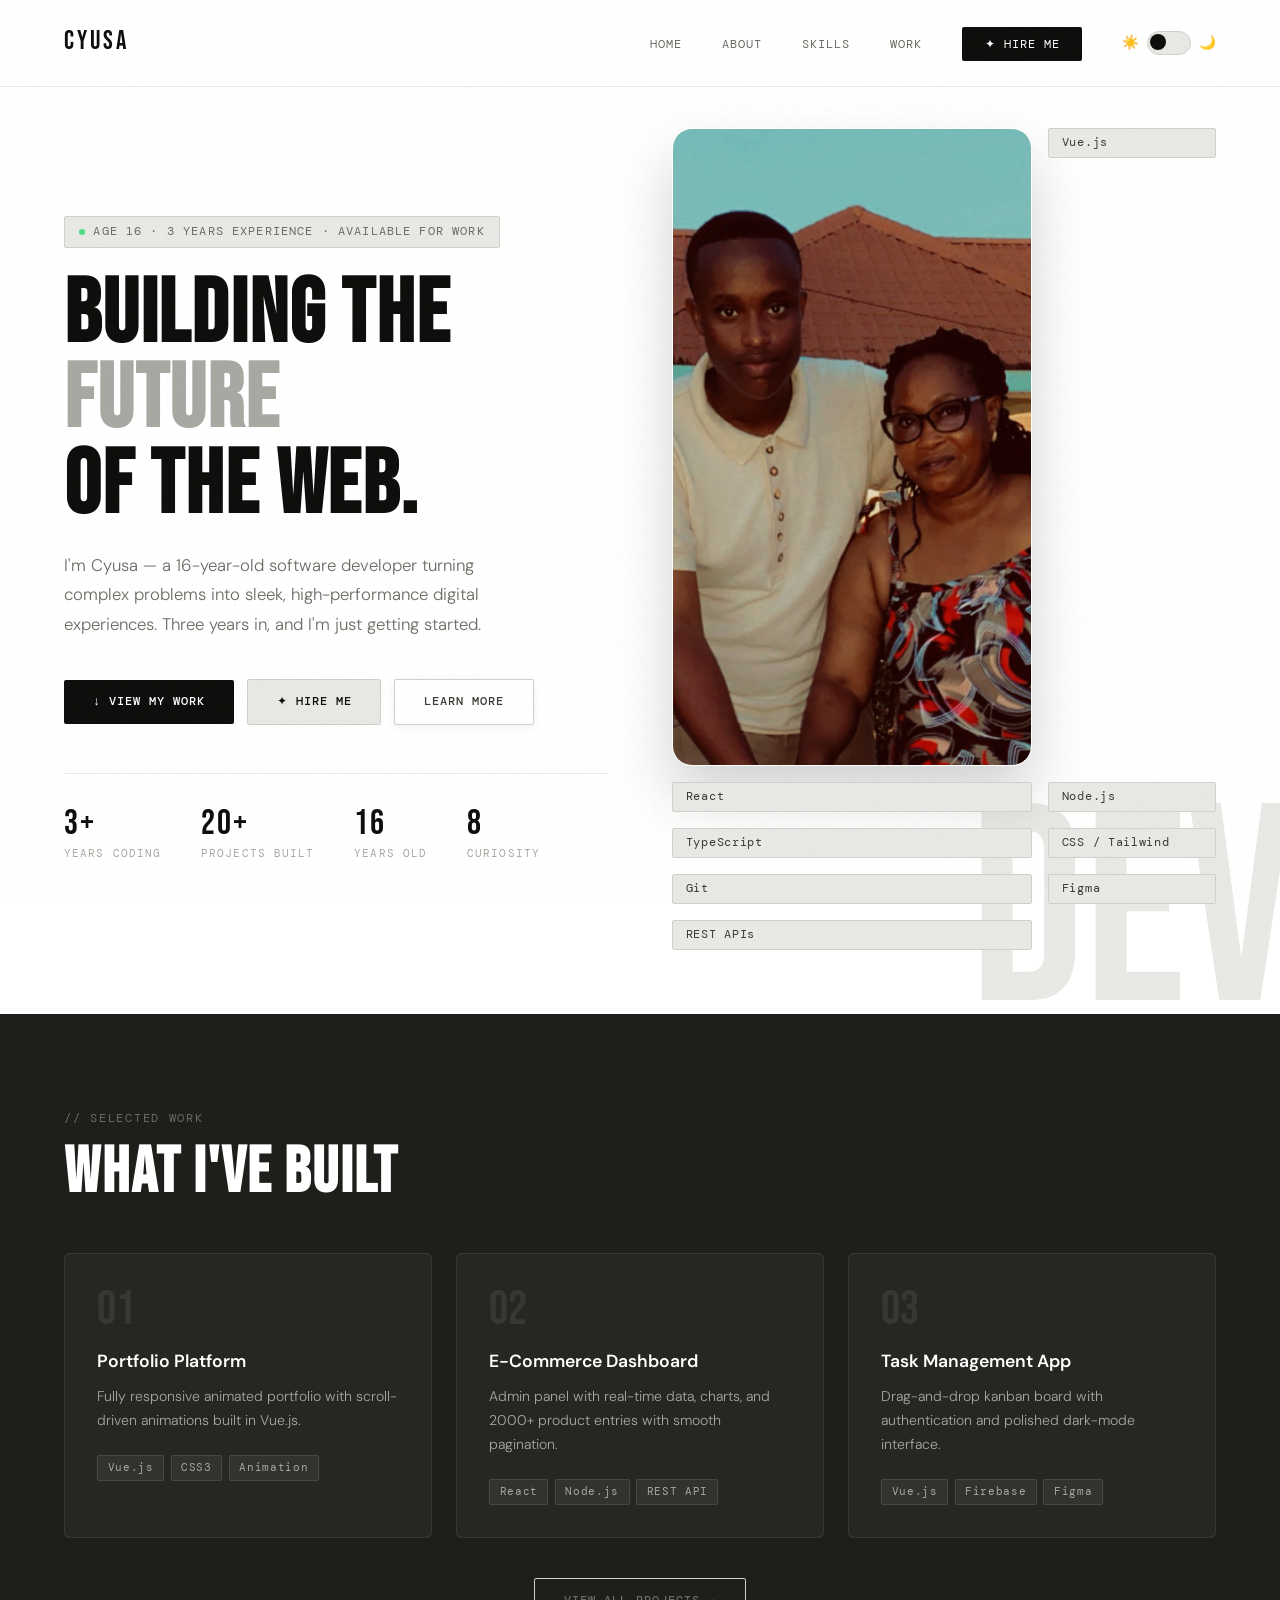
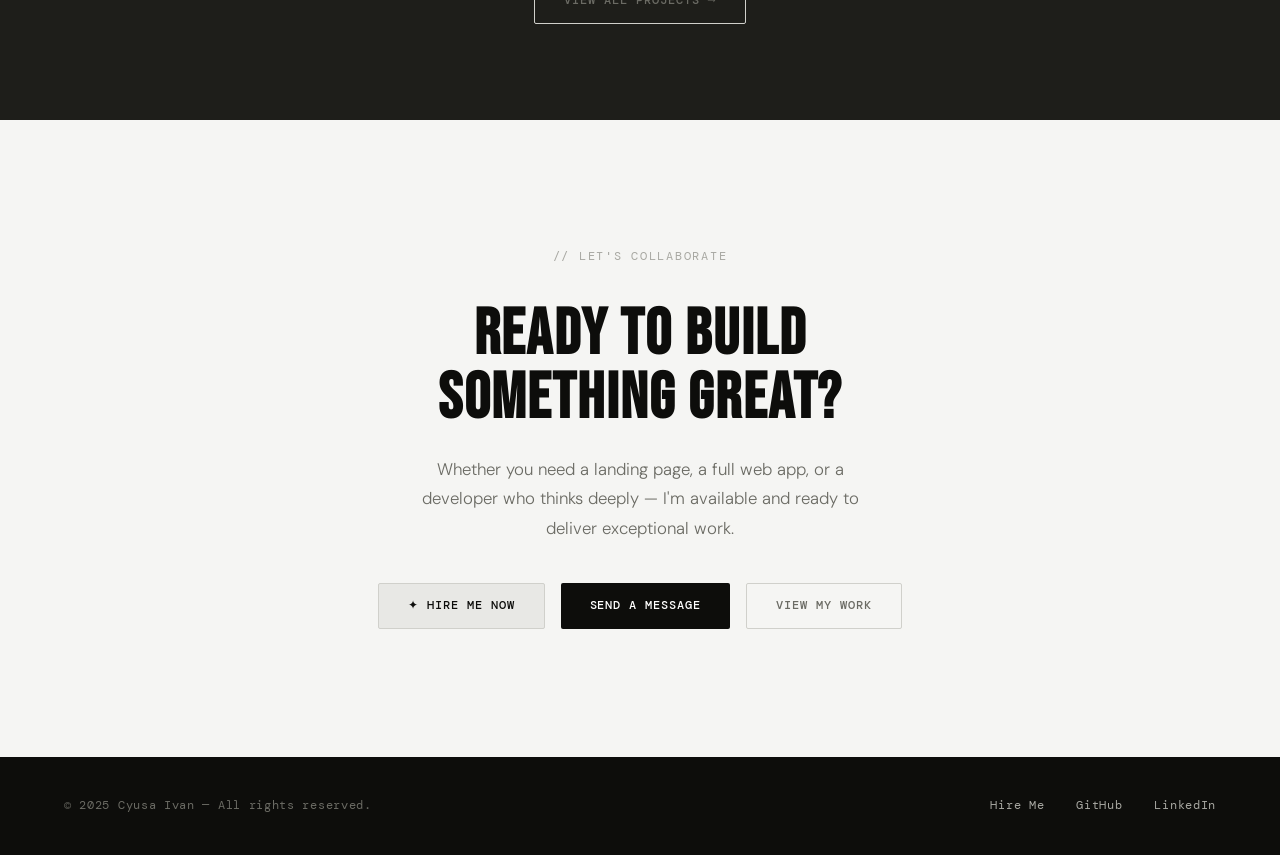
==== INDEX.HTML @ f8744b46 "first commit" ====
<!DOCTYPE html>
<html lang="en">
<head>
  <meta charset="UTF-8">
  <meta name="viewport" content="width=device-width, initial-scale=1.0">
  <title>Cyusa — Frontend Developer</title>
  <link href="https://fonts.googleapis.com/css2?family=Bebas+Neue&family=DM+Sans:wght@300;400;500;600&family=DM+Mono:wght@400;500&display=swap" rel="stylesheet">
  <link rel="stylesheet" href="styles.css">
  <script defer src="script.js"></script>
</head>
<body>
  <nav>
    <a class="nav-logo" href="index.html">CYUSA</a>
    <ul class="nav-links">
      <li><a href="index.html">Home</a></li>
      <li><a href="about.html">About</a></li>
      <li><a href="skills.html">Skills</a></li>
      <li><a href="projects.html">Work</a></li>
      <li><a href="hire.html" class="btn-hire-nav">✦ Hire Me</a></li>
      <li>
        <div class="theme-toggle-wrap" onclick="toggleTheme()" title="Toggle dark/light mode">
          <span class="theme-icon">☀️</span>
          <div class="theme-toggle"></div>
          <span class="theme-icon">🌙</span>
        </div>
      </li>
    </ul>
  </nav>

  <main class="page">
    <section class="hero">
      <div class="hero-content fade-up">
        <span class="badge">Age 16 · 3 Years Experience · Available for Work</span>
        <h1>Building the<br><span>Future</span><br>of the Web.</h1>
        <p class="hero-desc">I'm Cyusa — a 16-year-old software developer turning complex problems into sleek, high-performance digital experiences. Three years in, and I'm just getting started.</p>
        <div class="cta-group">
          <a class="btn btn-primary" href="projects.html">↓ View My Work</a>
          <a class="btn btn-hire" href="hire.html"><span>✦ Hire Me</span></a>
          <a class="btn btn-ghost" href="about.html">Learn More</a>
        </div>
        <div class="stats-row">
          <div class="stat"><span class="stat-num">3+</span><span class="stat-label">Years Coding</span></div>
          <div class="stat"><span class="stat-num">20+</span><span class="stat-label">Projects Built</span></div>
          <div class="stat"><span class="stat-num">16</span><span class="stat-label">Years Old</span></div>
          <div class="stat"><span class="stat-num">8</span><span class="stat-label">Curiosity</span></div>
        </div>
      </div>
      <div class="hero-visual" style="transition-delay:0.2s">
        <img class="hero-photo" src="./Snapchat-759803285.jpg" alt="Cyusa portrait">
          <span class="chip">Vue.js</span><span class="chip">React</span><span class="chip">Node.js</span>
          <span class="chip">TypeScript</span><span class="chip">CSS / Tailwind</span><span class="chip">Git</span>
          <span class="chip">Figma</span><span class="chip">REST APIs</span>
        </div>
      </div>
    </section>

    <section id="home-projects-preview">
      <div class="fade-up">
        <p class="section-label">// selected work</p>
        <h2 class="section-title">What I've Built</h2>
        <div class="projects-preview-grid">
          <a class="project-card" href="projects.html">
            <div class="project-num">01</div>
            <h3>Portfolio Platform</h3>
            <p>Fully responsive animated portfolio with scroll-driven animations built in Vue.js.</p>
            <div class="project-tags"><span class="project-tag">Vue.js</span><span class="project-tag">CSS3</span><span class="project-tag">Animation</span></div>
          </a>
          <a class="project-card" href="projects.html">
            <div class="project-num">02</div>
            <h3>E-Commerce Dashboard</h3>
            <p>Admin panel with real-time data, charts, and 2000+ product entries with smooth pagination.</p>
            <div class="project-tags"><span class="project-tag">React</span><span class="project-tag">Node.js</span><span class="project-tag">REST API</span></div>
          </a>
          <a class="project-card" href="projects.html">
            <div class="project-num">03</div>
            <h3>Task Management App</h3>
            <p>Drag-and-drop kanban board with authentication and polished dark-mode interface.</p>
            <div class="project-tags"><span class="project-tag">Vue.js</span><span class="project-tag">Firebase</span><span class="project-tag">Figma</span></div>
          </a>
        </div>
        <div class="view-all-wrap">
          <a class="btn btn-outline" href="projects.html">View All Projects →</a>
        </div>
      </div>
    </section>

    <section id="home-cta" class="fade-up">
      <p class="section-label">// let's collaborate</p>
      <h2 class="section-title">Ready to Build<br>Something Great?</h2>
      <p class="contact-desc">Whether you need a landing page, a full web app, or a developer who thinks deeply — I'm available and ready to deliver exceptional work.</p>
      <div class="cta-big">
        <a class="btn btn-hire" href="hire.html"><span>✦ Hire Me Now</span></a>
        <a class="btn btn-primary" href="hire.html">Send a Message</a>
        <a class="btn btn-outline" href="projects.html">View My Work</a>
      </div>
    </section>
  </main>

  <footer>
    <span>© 2025 Cyusa Ivan — All rights reserved.</span>
    <div class="footer-links">
      <a href="hire.html">Hire Me</a>
      <a href="https://github.com" target="_blank">GitHub</a>
      <a href="https://linkedin.com" target="_blank">LinkedIn</a>
    </div>
  </footer>
</body>
</html>
---- styles.css ----
:root {
  --white: #ffffff;
  --off-white: #f5f5f3;
  --grey-100: #e8e8e5;
  --grey-200: #d0d0cb;
  --grey-300: #a8a8a2;
  --grey-400: #6b6b64;
  --grey-500: #3a3a35;
  --grey-600: #1e1e1a;
  --black: #0d0d0b;
}

html.dark {
  --white: #111110;
  --off-white: #191918;
  --grey-100: #252523;
  --grey-200: #333330;
  --grey-300: #555550;
  --grey-400: #8a8a82;
  --grey-500: #b8b8b0;
  --grey-600: #e0e0d8;
  --black: #f0f0ec;
}

body, nav, section, footer, div, span, a, p, h1, h2, h3, h4, input, textarea, button {
  transition-property: background-color, border-color, color, box-shadow;
  transition-duration: 0.35s;
  transition-timing-function: ease;
}

.theme-toggle {
  width: 44px;
  height: 24px;
  background: var(--grey-100);
  border: 1.5px solid var(--grey-200);
  border-radius: 999px;
  cursor: pointer;
  position: relative;
  flex-shrink: 0;
  transition: background 0.3s, border-color 0.3s;
}
.theme-toggle::after {
  content: '';
  position: absolute;
  top: 2px;
  left: 2px;
  width: 16px;
  height: 16px;
  background: var(--black);
  border-radius: 50%;
  transition: transform 0.3s cubic-bezier(.4,0,.2,1), background 0.3s;
}
html.dark .theme-toggle::after {
  transform: translateX(20px);
}
.theme-toggle-wrap {
  display: flex;
  align-items: center;
  gap: 0.5rem;
}
.theme-icon {
  font-size: 0.85rem;
  line-height: 1;
  user-select: none;
  transition: opacity 0.2s;
}
*, *::before, *::after { box-sizing: border-box; margin: 0; padding: 0; }
html { scroll-behavior: smooth; }
body {
  background: var(--white);
  color: var(--black);
  font-family: 'DM Sans', sans-serif;
  font-size: 16px;
  line-height: 1.6;
  overflow-x: hidden;
}
body::before {
  content: '';
  position: fixed;
  inset: 0;
  background-image: url("data:image/svg+xml,%3Csvg viewBox='0 0 256 256' xmlns='http://www.w3.org/2000/svg'%3E%3Cfilter id='noise'%3E%3CfeTurbulence type='fractalNoise' baseFrequency='0.9' numOctaves='4' stitchTiles='stitch'/%3E%3C/filter%3E%3Crect width='100%25' height='100%25' filter='url(%23noise)' opacity='0.04'/%3E%3C/svg%3E");
  pointer-events: none;
  z-index: 9999;
  opacity: 0.5;
}

.page { min-height: 100vh; }

nav {
  position: fixed;
  top: 0; left: 0; right: 0;
  z-index: 500;
  display: flex;
  justify-content: space-between;
  align-items: center;
  padding: 1.4rem 4rem;
  background: rgba(255,255,255,0.92);
  backdrop-filter: blur(20px);
  border-bottom: 1px solid var(--grey-100);
}
html.dark nav { background: rgba(17,17,16,0.92); }
.nav-logo {
  font-family: 'Bebas Neue', sans-serif;
  font-size: 1.6rem;
  letter-spacing: 0.12em;
  color: var(--black);
  text-decoration: none;
  cursor: pointer;
}
.nav-links { display: flex; gap: 2.5rem; list-style: none; align-items: center; }
.nav-links a {
  font-family: 'DM Mono', monospace;
  font-size: 0.78rem;
  letter-spacing: 0.08em;
  text-transform: uppercase;
  color: var(--grey-400);
  text-decoration: none;
  cursor: pointer;
  transition: color 0.2s;
}
.nav-links a:hover, .nav-links a.active-link { color: var(--black); }
.btn-hire-nav {
  background: var(--black) !important;
  color: var(--white) !important;
  padding: 0.55rem 1.4rem !important;
  border-radius: 2px;
  transition: background 0.2s !important;
}
.btn-hire-nav:hover { background: var(--grey-500) !important; }

.btn {
  display: inline-flex;
  align-items: center;
  gap: 0.5rem;
  padding: 0.75rem 1.8rem;
  border-radius: 2px;
  font-family: 'DM Mono', monospace;
  font-size: 0.78rem;
  letter-spacing: 0.08em;
  text-transform: uppercase;
  text-decoration: none;
  font-weight: 500;
  cursor: pointer;
  border: none;
  transition: all 0.22s ease;
}
.btn-primary { background: var(--black); color: var(--white); }
.btn-primary:hover { background: var(--grey-500); transform: translateY(-2px); box-shadow: 0 8px 24px rgba(0,0,0,0.15); }
.btn-hire {
  background: var(--grey-100);
  color: var(--black);
  border: 1.5px solid var(--grey-200);
  position: relative;
  overflow: hidden;
}
.btn-hire::before {
  content: '';
  position: absolute;
  inset: 0;
  background: var(--black);
  transform: scaleX(0);
  transform-origin: left;
  transition: transform 0.3s ease;
  z-index: 0;
}
.btn-hire:hover::before { transform: scaleX(1); }
.btn-hire:hover { color: var(--white); border-color: var(--black); }
.btn-hire span { position: relative; z-index: 1; }
.btn-outline { background: transparent; color: var(--grey-400); border: 1.5px solid var(--grey-200); }
.btn-outline:hover { border-color: var(--grey-400); color: var(--black); transform: translateY(-2px); }
.btn-ghost { background: var(--white); color: var(--grey-500); border: 1.5px solid var(--grey-200); box-shadow: 0 2px 8px rgba(0,0,0,0.06); }
.btn-ghost:hover { background: var(--off-white); color: var(--black); box-shadow: 0 4px 16px rgba(0,0,0,0.1); transform: translateY(-2px); }

.section-label {
  font-family: 'DM Mono', monospace;
  font-size: 0.72rem;
  letter-spacing: 0.15em;
  text-transform: uppercase;
  color: var(--grey-300);
  margin-bottom: 0.8rem;
}
.section-title {
  font-family: 'Bebas Neue', sans-serif;
  font-size: clamp(2.5rem, 5vw, 4.5rem);
  letter-spacing: 0.03em;
  color: var(--black);
  line-height: 1;
  margin-bottom: 3rem;
}
.h-line { width: 60px; height: 2px; background: var(--black); margin-bottom: 2rem; }
.fade-up { opacity: 0; transform: translateY(28px); transition: opacity 0.7s ease, transform 0.7s ease; }
.fade-up.visible { opacity: 1; transform: translateY(0); }

.hero {
  min-height: 100vh;
  display: grid;
  grid-template-columns: 1fr 1fr;
  align-items: center;
  padding: 8rem 4rem 4rem;
  gap: 4rem;
  position: relative;
  overflow: hidden;
}
.hero::after {
  content: 'DEV';
  position: absolute;
  right: -0.05em; bottom: -0.15em;
  font-family: 'Bebas Neue', sans-serif;
  font-size: clamp(12rem, 22vw, 22rem);
  color: var(--grey-100);
  line-height: 1;
  pointer-events: none;
  user-select: none;
  z-index: 0;
}
.hero-content { position: relative; z-index: 1; }
.badge {
  display: inline-flex;
  align-items: center;
  gap: 0.5rem;
  background: var(--grey-100);
  border: 1px solid var(--grey-200);
  padding: 0.35rem 0.9rem;
  border-radius: 2px;
  font-family: 'DM Mono', monospace;
  font-size: 0.72rem;
  letter-spacing: 0.1em;
  text-transform: uppercase;
  color: var(--grey-400);
  margin-bottom: 1.6rem;
}
.badge::before {
  content: '';
  width: 6px; height: 6px;
  background: #4ade80;
  border-radius: 50%;
  animation: pulse 2s infinite;
}
@keyframes pulse {
  0%,100% { opacity:1; transform:scale(1); }
  50% { opacity:0.5; transform:scale(0.8); }
}
h1 {
  font-family: 'Bebas Neue', sans-serif;
  font-size: clamp(3.5rem, 7vw, 7rem);
  line-height: 0.95;
  letter-spacing: 0.02em;
  color: var(--black);
  margin-bottom: 1.4rem;
}
h1 span { color: var(--grey-300); }
.hero-desc { font-size: 1.05rem; color: var(--grey-400); max-width: 460px; margin-bottom: 2.5rem; font-weight: 300; line-height: 1.75; }
.cta-group { display: flex; flex-wrap: wrap; gap: 0.8rem; align-items: center; }
.stats-row { display: flex; gap: 2.5rem; margin-top: 3rem; padding-top: 2rem; border-top: 1px solid var(--grey-100); }
.stat { display: flex; flex-direction: column; }
.stat-num { font-family: 'Bebas Neue', sans-serif; font-size: 2.2rem; letter-spacing: 0.05em; line-height: 1; color: var(--black); }
.stat-label { font-family: 'DM Mono', monospace; font-size: 0.68rem; letter-spacing: 0.1em; text-transform: uppercase; color: var(--grey-300); margin-top: 0.2rem; }
.hero-visual { position: relative; z-index: 1; display: grid; grid-template-columns: minmax(220px, 360px) 1fr; gap: 1rem; align-items: start; }
.hero-photo { display: block; width: 100%; max-width: 100%; height: auto; border-radius: 20px; object-fit: cover; box-shadow: 0 30px 60px rgba(0,0,0,0.18); border: 1px solid rgba(255,255,255,0.08); }
.code-card {
  background: #1e1e1a;
  border-radius: 6px;
  padding: 1.4rem 1.6rem;
  font-family: 'DM Mono', monospace;
  font-size: 0.78rem;
  line-height: 1.9;
  color: var(--grey-200);
  border: 1px solid rgba(255,255,255,0.06);
  box-shadow: 0 20px 60px rgba(0,0,0,0.2);
  animation: float 6s ease-in-out infinite;
}
html.dark .code-card { background: #0a0a09; border-color: rgba(255,255,255,0.04); }
@keyframes float { 0%,100%{transform:translateY(0)} 50%{transform:translateY(-8px)} }
.code-card .dot-row { display:flex; gap:6px; margin-bottom:1rem; }
.dot { width:10px; height:10px; border-radius:50%; }
.dot-r{background:#ff5f57} .dot-y{background:#febc2e} .dot-g{background:#28c840}
.c-kw{color:#c0a0e0} .c-fn{color:#7ec8e3} .c-str{color:#a8d8a8} .c-num{color:#f0c080} .c-cm{color:var(--grey-400)} .c-br{color:var(--grey-300)}
.skill-chips { display:flex; flex-wrap:wrap; gap:0.5rem; }
.chip {
  background: var(--grey-100);
  border: 1px solid var(--grey-200);
  padding: 0.3rem 0.8rem;
  border-radius: 2px;
  font-family: 'DM Mono', monospace;
  font-size: 0.72rem;
  letter-spacing: 0.06em;
  color: var(--grey-500);
  transition: all 0.2s;
  cursor: default;
}
.chip:hover { background: var(--black); color: var(--white); border-color: var(--black); transform: translateY(-1px); }

#about {
  background: var(--off-white);
  display: grid;
  grid-template-columns: 1fr 1fr;
  gap: 6rem;
  align-items: center;
  padding: 6rem 4rem;
}
.about-text p { color: var(--grey-400); margin-bottom: 1.2rem; font-weight: 300; font-size: 1.05rem; line-height: 1.8; }
.about-text p strong { color: var(--black); font-weight: 600; }
.capabilities { display: grid; grid-template-columns: 1fr 1fr; gap: 1rem; margin-top: 2rem; }
.cap-item { background: var(--white); border: 1px solid var(--grey-100); padding: 1.2rem; border-radius: 4px; transition: all 0.25s; }
.cap-item:hover { border-color: var(--grey-300); box-shadow: 0 8px 24px rgba(0,0,0,0.08); transform: translateY(-3px); }
.cap-icon { font-size: 1.4rem; margin-bottom: 0.6rem; display: block; }
.cap-item h4 { font-size: 0.9rem; font-weight: 600; color: var(--black); margin-bottom: 0.3rem; }
.cap-item p { font-size: 0.8rem; color: var(--grey-300); font-weight: 300; margin: 0; }

#skills { background: var(--white); padding: 6rem 4rem; }
.skills-grid { display: grid; grid-template-columns: repeat(auto-fill, minmax(260px, 1fr)); gap: 1.5rem; }
.skill-card {
  border: 1px solid var(--grey-100);
  padding: 1.8rem;
  border-radius: 4px;
  transition: all 0.25s;
  position: relative;
  overflow: hidden;
}
.skill-card::before {
  content: '';
  position: absolute;
  bottom: 0; left: 0; right: 0;
  height: 2px;
  background: var(--black);
  transform: scaleX(0);
  transform-origin: left;
  transition: transform 0.3s ease;
}
.skill-card:hover::before { transform: scaleX(1); }
.skill-card:hover { border-color: var(--grey-200); box-shadow: 0 12px 32px rgba(0,0,0,0.08); transform: translateY(-4px); }
.skill-card-icon { font-size: 1.8rem; margin-bottom: 0.8rem; display: block; }
.skill-card h3 { font-weight: 600; font-size: 1rem; color: var(--black); margin-bottom: 0.4rem; }
.skill-card p { font-size: 0.85rem; color: var(--grey-300); font-weight: 300; margin-bottom: 1rem; }
.skill-bar-wrap { height: 3px; background: var(--grey-100); border-radius: 2px; overflow: hidden; }
.skill-bar { height: 100%; background: var(--grey-500); border-radius: 2px; transform-origin: left; animation: growBar 1.2s ease forwards; transform: scaleX(0); }
@keyframes growBar { to { transform: scaleX(1); } }

#home-projects-preview { background: var(--grey-600); padding: 6rem 4rem; }
#home-projects-preview .section-title { color: var(--white); }
#home-projects-preview .section-label { color: var(--grey-400); }
.projects-preview-grid { display: grid; grid-template-columns: repeat(3, 1fr); gap: 1.5rem; margin-bottom: 2.5rem; }
.project-card {
  background: rgba(255,255,255,0.04);
  border: 1px solid rgba(255,255,255,0.08);
  border-radius: 6px;
  padding: 2rem;
  transition: all 0.3s;
  cursor: pointer;
  color: inherit;
  text-decoration: none;
}
.project-card:hover { background: rgba(255,255,255,0.08); border-color: rgba(255,255,255,0.18); transform: translateY(-6px); box-shadow: 0 24px 48px rgba(0,0,0,0.3); }
.project-num { font-family: 'Bebas Neue', sans-serif; font-size: 3rem; color: rgba(255,255,255,0.08); line-height: 1; margin-bottom: 0.8rem; }
.project-card h3 { font-weight: 600; font-size: 1.1rem; color: var(--white); margin-bottom: 0.6rem; }
.project-card p { font-size: 0.88rem; color: var(--grey-300); margin-bottom: 1.4rem; line-height: 1.7; font-weight: 300; }
.project-tags { display: flex; flex-wrap: wrap; gap: 0.4rem; }
.project-tag { font-family: 'DM Mono', monospace; font-size: 0.68rem; letter-spacing: 0.06em; padding: 0.2rem 0.6rem; background: rgba(255,255,255,0.06); border: 1px solid rgba(255,255,255,0.1); border-radius: 2px; color: var(--grey-300); }
.view-all-wrap { text-align: center; margin-top: 1.5rem; }

#home-cta {
  background: var(--off-white);
  text-align: center;
  display: flex;
  flex-direction: column;
  align-items: center;
  gap: 1.5rem;
  padding: 8rem 4rem;
}
#home-cta .section-title { margin-bottom: 0; }
.contact-desc { font-size: 1.05rem; color: var(--grey-400); max-width: 480px; font-weight: 300; line-height: 1.75; margin-bottom: 1rem; }
.cta-big { display: flex; flex-wrap: wrap; gap: 1rem; justify-content: center; }

.projects-page-hero {
  background: var(--grey-600);
  padding: 10rem 4rem 5rem;
  position: relative;
  overflow: hidden;
}
.projects-page-hero::after {
  content: 'WORK';
  position: absolute;
  right: -0.05em; bottom: -0.1em;
  font-family: 'Bebas Neue', sans-serif;
  font-size: clamp(10rem, 20vw, 20rem);
  color: rgba(255,255,255,0.04);
  line-height: 1;
  pointer-events: none;
  user-select: none;
}
.projects-page-hero .section-label { color: var(--grey-400); }
.projects-page-hero .section-title { color: var(--white); margin-bottom: 1rem; }
.projects-page-hero p { color: var(--grey-300); font-weight: 300; font-size: 1.05rem; max-width: 500px; }
.projects-full { padding: 5rem 4rem; background: var(--white); }
.projects-full-grid { display: grid; grid-template-columns: repeat(auto-fill, minmax(320px, 1fr)); gap: 1.5rem; }
.proj-full-card {
  border: 1px solid var(--grey-100);
  border-radius: 6px;
  padding: 2rem;
  transition: all 0.3s;
  position: relative;
  overflow: hidden;
}
.proj-full-card::before {
  content: '';
  position: absolute;
  top: 0; left: 0; right: 0;
  height: 2px;
  background: var(--black);
  transform: scaleX(0);
  transform-origin: left;
  transition: transform 0.35s ease;
}
.proj-full-card:hover::before { transform: scaleX(1); }
.proj-full-card:hover { box-shadow: 0 16px 48px rgba(0,0,0,0.1); transform: translateY(-5px); border-color: var(--grey-200); }
.proj-full-num { font-family: 'Bebas Neue', sans-serif; font-size: 2.5rem; color: var(--grey-100); line-height: 1; margin-bottom: 0.6rem; }
.proj-full-card h3 { font-weight: 600; font-size: 1.15rem; color: var(--black); margin-bottom: 0.5rem; }
.proj-full-card .proj-desc { font-size: 0.9rem; color: var(--grey-400); line-height: 1.75; font-weight: 300; margin-bottom: 1.2rem; }
.proj-full-tags { display: flex; flex-wrap: wrap; gap: 0.4rem; margin-bottom: 1.2rem; }
.proj-full-tag { font-family: 'DM Mono', monospace; font-size: 0.68rem; letter-spacing: 0.06em; padding: 0.2rem 0.7rem; background: var(--grey-100); border: 1px solid var(--grey-200); border-radius: 2px; color: var(--grey-500); }
.proj-link { font-family: 'DM Mono', monospace; font-size: 0.72rem; letter-spacing: 0.08em; text-transform: uppercase; color: var(--grey-400); text-decoration: none; transition: color 0.2s; }
.proj-link:hover { color: var(--black); }
.proj-link::after { content: ' →'; }
.filter-bar { display: flex; gap: 0.6rem; flex-wrap: wrap; margin-bottom: 2.5rem; }
.filter-btn {
  font-family: 'DM Mono', monospace;
  font-size: 0.72rem;
  letter-spacing: 0.08em;
  text-transform: uppercase;
  padding: 0.4rem 1rem;
  border: 1.5px solid var(--grey-200);
  background: transparent;
  color: var(--grey-400);
  border-radius: 2px;
  cursor: pointer;
  transition: all 0.2s;
}
.filter-btn:hover, .filter-btn.active { background: var(--black); color: var(--white); border-color: var(--black); }

.hire-page { background: var(--white); }
.hire-hero {
  background: var(--black);
  padding: 10rem 4rem 6rem;
  position: relative;
  overflow: hidden;
}
.hire-hero::after {
  content: 'HIRE';
  position: absolute;
  right: -0.05em; bottom: -0.1em;
  font-family: 'Bebas Neue', sans-serif;
  font-size: clamp(10rem, 20vw, 20rem);
  color: rgba(255,255,255,0.04);
  line-height: 1;
  pointer-events: none;
}
.hire-hero .section-label { color: var(--grey-400); }
.hire-hero .section-title { color: var(--white); margin-bottom: 1rem; }
.hire-hero p { color: var(--grey-300); font-weight: 300; font-size: 1.05rem; max-width: 540px; }
.hire-body { display: grid; grid-template-columns: 1fr 1fr; gap: 5rem; padding: 6rem 4rem; align-items: start; }
.hire-info h3 { font-family: 'Bebas Neue', sans-serif; font-size: 2rem; letter-spacing: 0.05em; color: var(--black); margin-bottom: 1rem; }
.hire-info p { color: var(--grey-400); font-weight: 300; line-height: 1.8; margin-bottom: 2rem; }
.contact-methods { display: flex; flex-direction: column; gap: 1rem; margin-bottom: 2rem; }
.contact-method {
  display: flex;
  align-items: center;
  gap: 1rem;
  padding: 1rem 1.2rem;
  border: 1px solid var(--grey-100);
  border-radius: 4px;
  text-decoration: none;
  transition: all 0.2s;
  cursor: pointer;
}
.contact-method:hover { border-color: var(--black); box-shadow: 0 4px 16px rgba(0,0,0,0.08); transform: translateX(4px); }
.cm-icon { font-size: 1.4rem; }
.cm-label { font-family: 'DM Mono', monospace; font-size: 0.72rem; letter-spacing: 0.08em; text-transform: uppercase; color: var(--grey-300); display: block; }
.cm-value { font-size: 0.95rem; color: var(--black); font-weight: 500; }
.availability-badge {
  display: inline-flex;
  align-items: center;
  gap: 0.5rem;
  background: #f0fdf4;
  border: 1px solid #bbf7d0;
  padding: 0.5rem 1rem;
  border-radius: 2px;
  font-family: 'DM Mono', monospace;
  font-size: 0.75rem;
  letter-spacing: 0.08em;
  color: #166534;
  margin-bottom: 1.5rem;
}
.availability-badge::before { content: ''; width: 7px; height: 7px; background: #22c55e; border-radius: 50%; animation: pulse 2s infinite; }

.contact-form { display: flex; flex-direction: column; gap: 1.2rem; }
.form-group { display: flex; flex-direction: column; gap: 0.4rem; }
.form-label { font-family: 'DM Mono', monospace; font-size: 0.72rem; letter-spacing: 0.1em; text-transform: uppercase; color: var(--grey-400); }
.form-input, .form-textarea {
  padding: 0.85rem 1rem;
  border: 1.5px solid var(--grey-200);
  border-radius: 2px;
  font-family: 'DM Sans', sans-serif;
  font-size: 0.95rem;
  color: var(--black);
  background: var(--white);
  transition: border-color 0.2s, box-shadow 0.2s;
  outline: none;
  resize: none;
}
.form-input:focus, .form-textarea:focus { border-color: var(--black); box-shadow: 0 0 0 3px rgba(13,13,11,0.06); }
.form-textarea { height: 130px; }
.form-row { display: grid; grid-template-columns: 1fr 1fr; gap: 1rem; }
.form-success {
  display: none;
  background: #f0fdf4;
  border: 1px solid #bbf7d0;
  padding: 1.2rem;
  border-radius: 4px;
  font-family: 'DM Mono', monospace;
  font-size: 0.82rem;
  color: #166534;
  text-align: center;
}

footer {
  background: var(--black);
  color: var(--grey-400);
  padding: 2.5rem 4rem;
  display: flex;
  justify-content: space-between;
  align-items: center;
  font-family: 'DM Mono', monospace;
  font-size: 0.72rem;
  letter-spacing: 0.06em;
}
footer a { color: var(--grey-300); text-decoration: none; transition: color 0.2s; cursor: pointer; }
footer a:hover { color: var(--white); }
.footer-links { display: flex; gap: 2rem; }

::-webkit-scrollbar { width: 4px; }
::-webkit-scrollbar-track { background: var(--grey-100); }
::-webkit-scrollbar-thumb { background: var(--grey-300); border-radius: 2px; }

@media (max-width: 768px) {
  nav { padding: 1.2rem 1.5rem; }
  .nav-links { display: none; }
  .hero { grid-template-columns: 1fr; padding: 7rem 1.5rem 3rem; }
  .hero::after { font-size: 8rem; }
  #about { grid-template-columns: 1fr; padding: 4rem 1.5rem; gap: 3rem; }
  #skills, #home-projects-preview, #home-cta, .projects-full { padding: 4rem 1.5rem; }
  .projects-preview-grid, .projects-full-grid { grid-template-columns: 1fr; }
  .hire-body { grid-template-columns: 1fr; padding: 4rem 1.5rem; gap: 3rem; }
  .hire-hero, .projects-page-hero { padding: 8rem 1.5rem 4rem; }
  footer { flex-direction: column; gap: 1rem; text-align: center; padding: 2rem 1.5rem; }
  .stats-row { gap: 1.5rem; }
  .capabilities, .form-row { grid-template-columns: 1fr; }
}
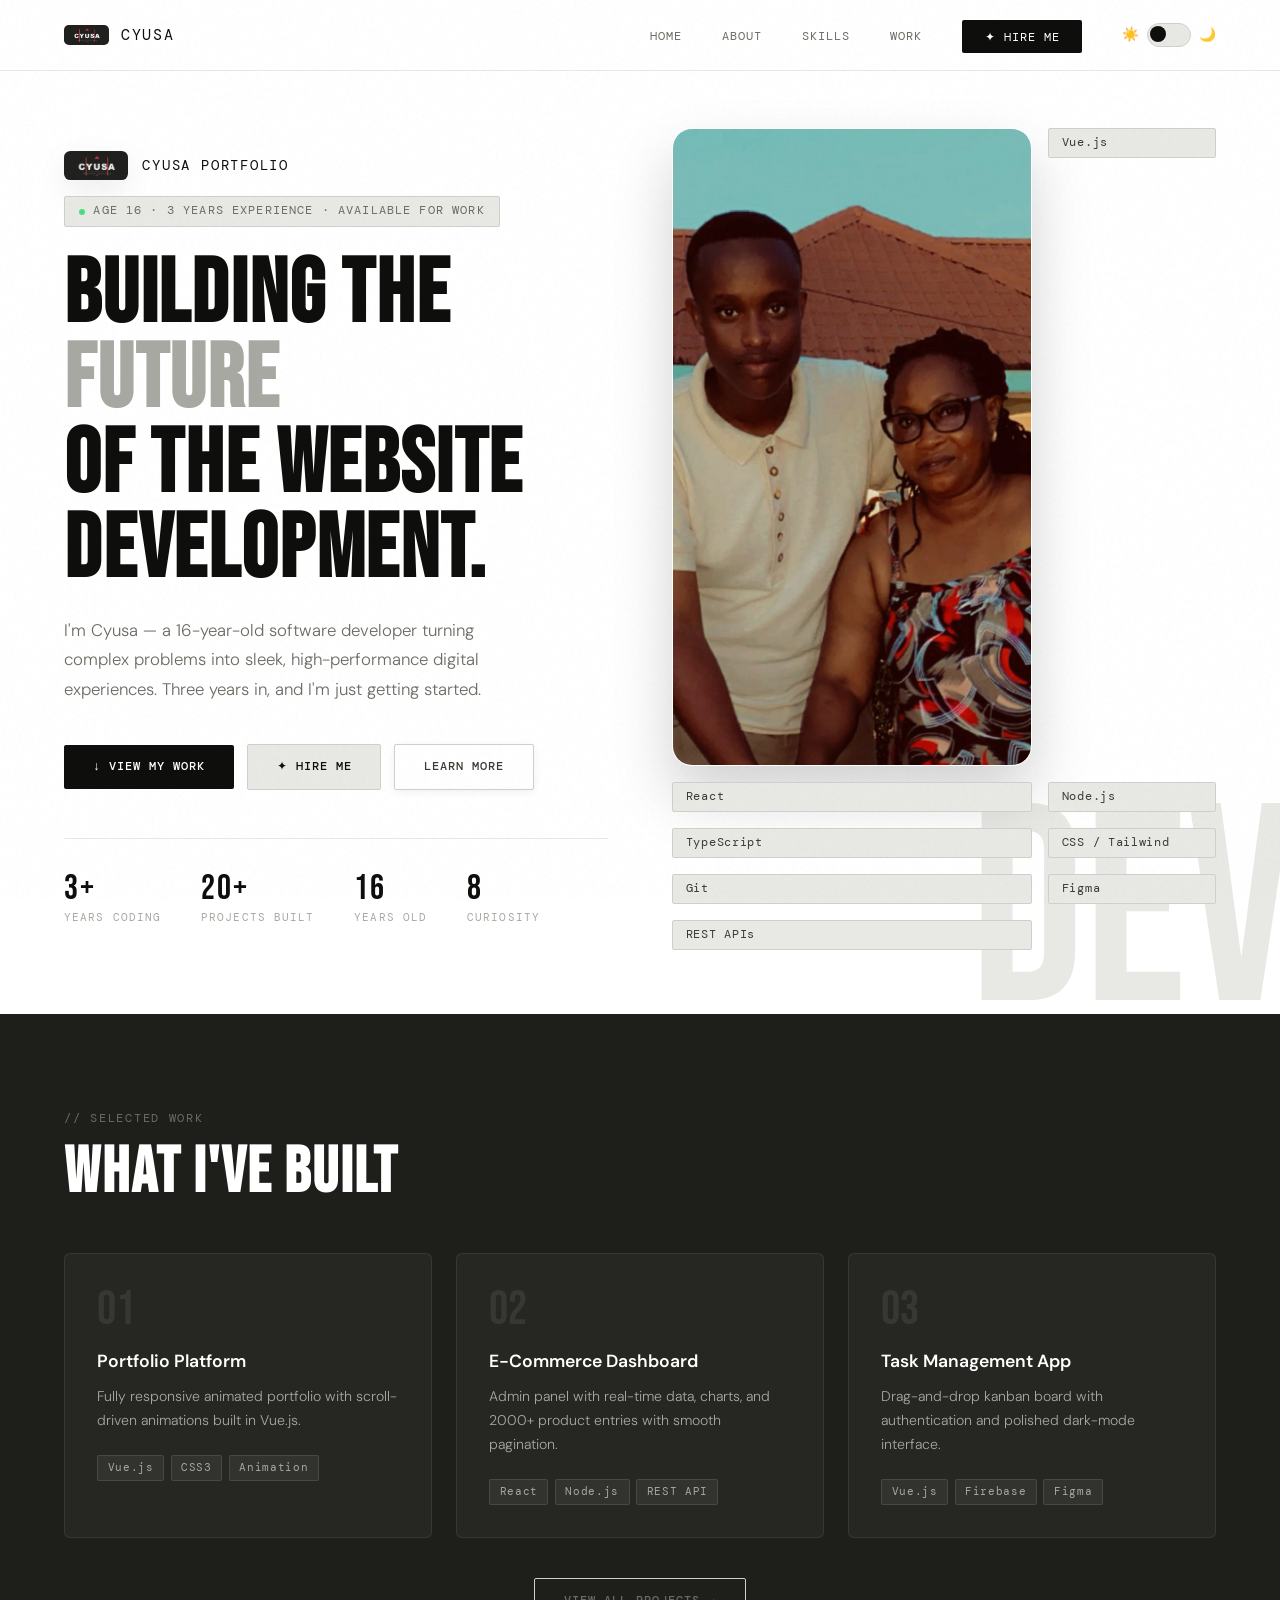
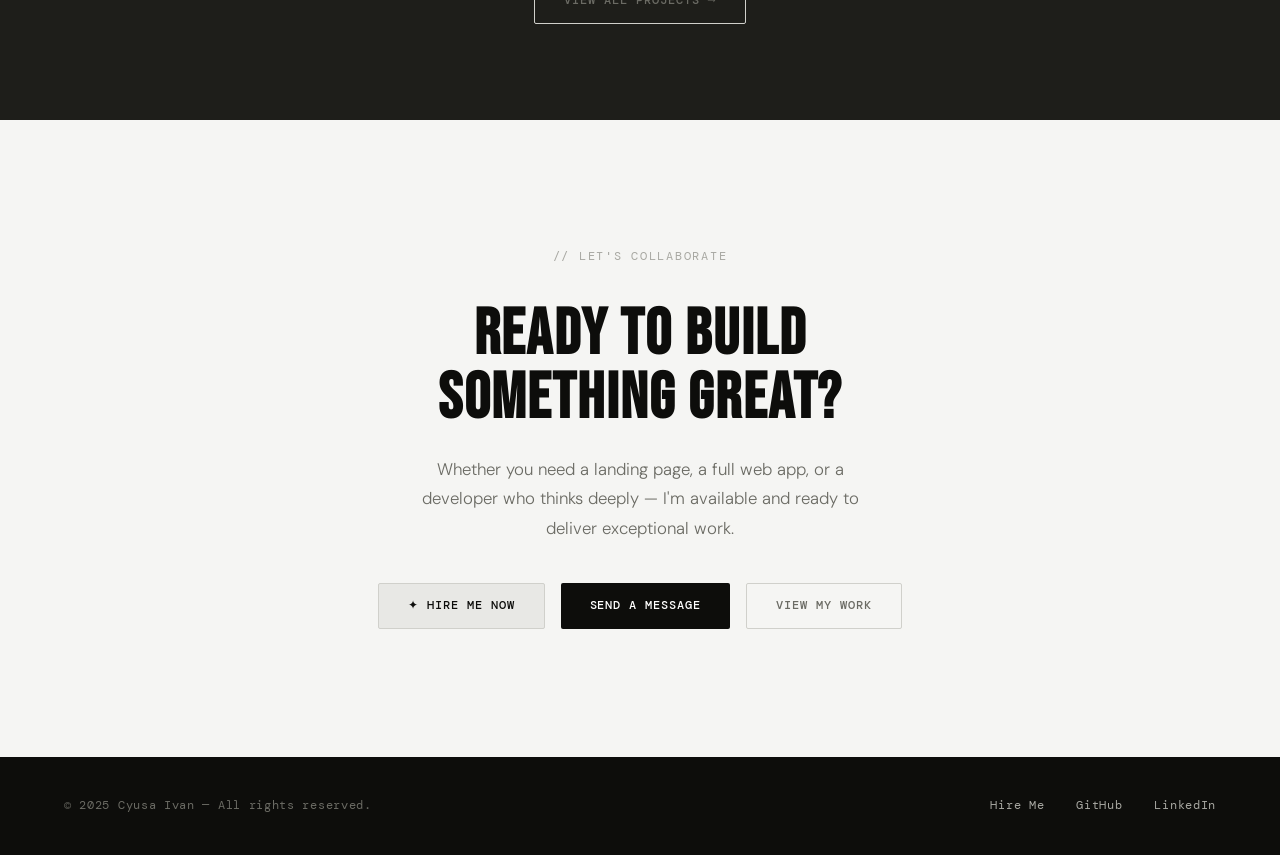
==== commit 29ffa3cc: "updated portfolio" ====
--- a/INDEX.HTML
+++ b/INDEX.HTML
@@ -3,14 +3,28 @@
 <head>
   <meta charset="UTF-8">
   <meta name="viewport" content="width=device-width, initial-scale=1.0">
-  <title>Cyusa — Frontend Developer</title>
+  <title>Cyusa Ivan — Frontend Developer Portfolio</title>
+  <meta name="description" content="Cyusa Ivan — Frontend developer portfolio showcasing projects in Vue.js, React, TypeScript, and modern UI design.">
+  <meta property="og:title" content="Cyusa Ivan — Frontend Developer Portfolio">
+  <meta property="og:description" content="A 16-year-old frontend developer building responsive web apps and polished portfolio experiences.">
+  <meta property="og:image" content="./cyusa_logo.jpg">
+  <meta property="og:type" content="website">
+  <meta name="twitter:card" content="summary_large_image">
+  <meta name="twitter:title" content="Cyusa Ivan — Frontend Developer Portfolio">
+  <meta name="twitter:description" content="A 16-year-old frontend developer building responsive web apps and polished portfolio experiences.">
+  <meta name="twitter:image" content="./cyusa_logo.jpg">
+  <link rel="icon" href="./cyusa_logo.jpg" type="image/jpeg">
+  <link rel="apple-touch-icon" href="./cyusa_logo.jpg">
   <link href="https://fonts.googleapis.com/css2?family=Bebas+Neue&family=DM+Sans:wght@300;400;500;600&family=DM+Mono:wght@400;500&display=swap" rel="stylesheet">
   <link rel="stylesheet" href="styles.css">
   <script defer src="script.js"></script>
 </head>
 <body>
   <nav>
-    <a class="nav-logo" href="index.html">CYUSA</a>
+    <a class="nav-logo" href="index.html">
+      <img class="nav-logo-img" src="./cyusa_logo.jpg" alt="Cyusa logo">
+      <span>Cyusa</span>
+    </a>
     <ul class="nav-links">
       <li><a href="index.html">Home</a></li>
       <li><a href="about.html">About</a></li>
@@ -30,8 +44,12 @@
   <main class="page">
     <section class="hero">
       <div class="hero-content fade-up">
+        <div class="hero-brand">
+          <img class="hero-brand-logo" src="./cyusa_logo.jpg" alt="Cyusa logo">
+          <span>Cyusa Portfolio</span>
+        </div>
         <span class="badge">Age 16 · 3 Years Experience · Available for Work</span>
-        <h1>Building the<br><span>Future</span><br>of the Web.</h1>
+        <h1>Building the<br><span>Future</span><br>of the Website Development.</h1>
         <p class="hero-desc">I'm Cyusa — a 16-year-old software developer turning complex problems into sleek, high-performance digital experiences. Three years in, and I'm just getting started.</p>
         <div class="cta-group">
           <a class="btn btn-primary" href="projects.html">↓ View My Work</a>
--- a/styles.css
+++ b/styles.css
@@ -106,6 +106,21 @@
   color: var(--black);
   text-decoration: none;
   cursor: pointer;
+  display: flex;
+  align-items: center;
+  gap: 0.75rem;
+}
+.nav-logo-img {
+  width: 2.8rem;
+  height: auto;
+  object-fit: contain;
+  border-radius: 0.3rem;
+}
+.nav-logo span {
+  font-family: 'DM Mono', monospace;
+  font-size: 0.95rem;
+  letter-spacing: 0.12em;
+  text-transform: uppercase;
 }
 .nav-links { display: flex; gap: 2.5rem; list-style: none; align-items: center; }
 .nav-links a {
@@ -119,6 +134,25 @@
   transition: color 0.2s;
 }
 .nav-links a:hover, .nav-links a.active-link { color: var(--black); }
+.hero-brand {
+  display: inline-flex;
+  align-items: center;
+  gap: 0.9rem;
+  margin-bottom: 1rem;
+}
+.hero-brand-logo {
+  width: 4rem;
+  height: auto;
+  border-radius: 0.4rem;
+  box-shadow: 0 10px 30px rgba(0,0,0,0.08);
+}
+.hero-brand span {
+  font-family: 'DM Mono', monospace;
+  font-size: 0.85rem;
+  letter-spacing: 0.13em;
+  text-transform: uppercase;
+  color: var(--primary);
+}
 .btn-hire-nav {
   background: var(--black) !important;
   color: var(--white) !important;
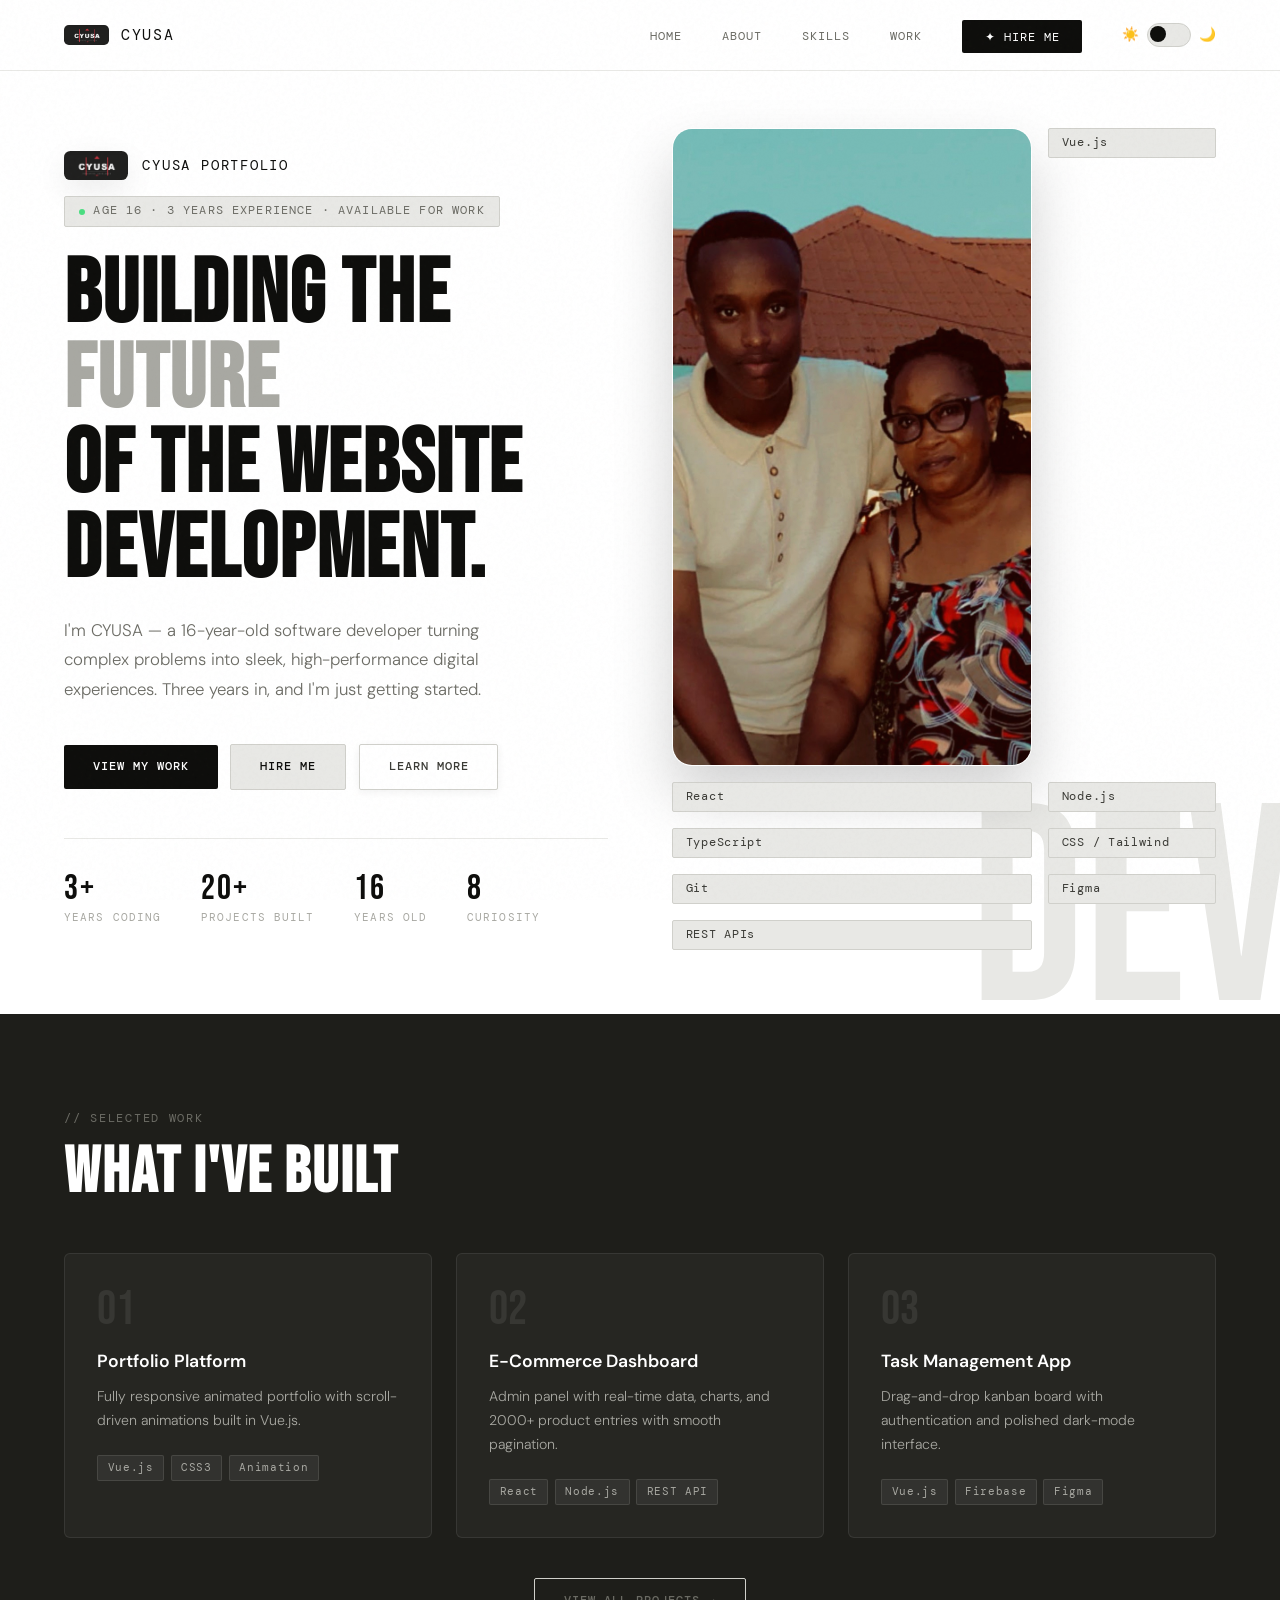
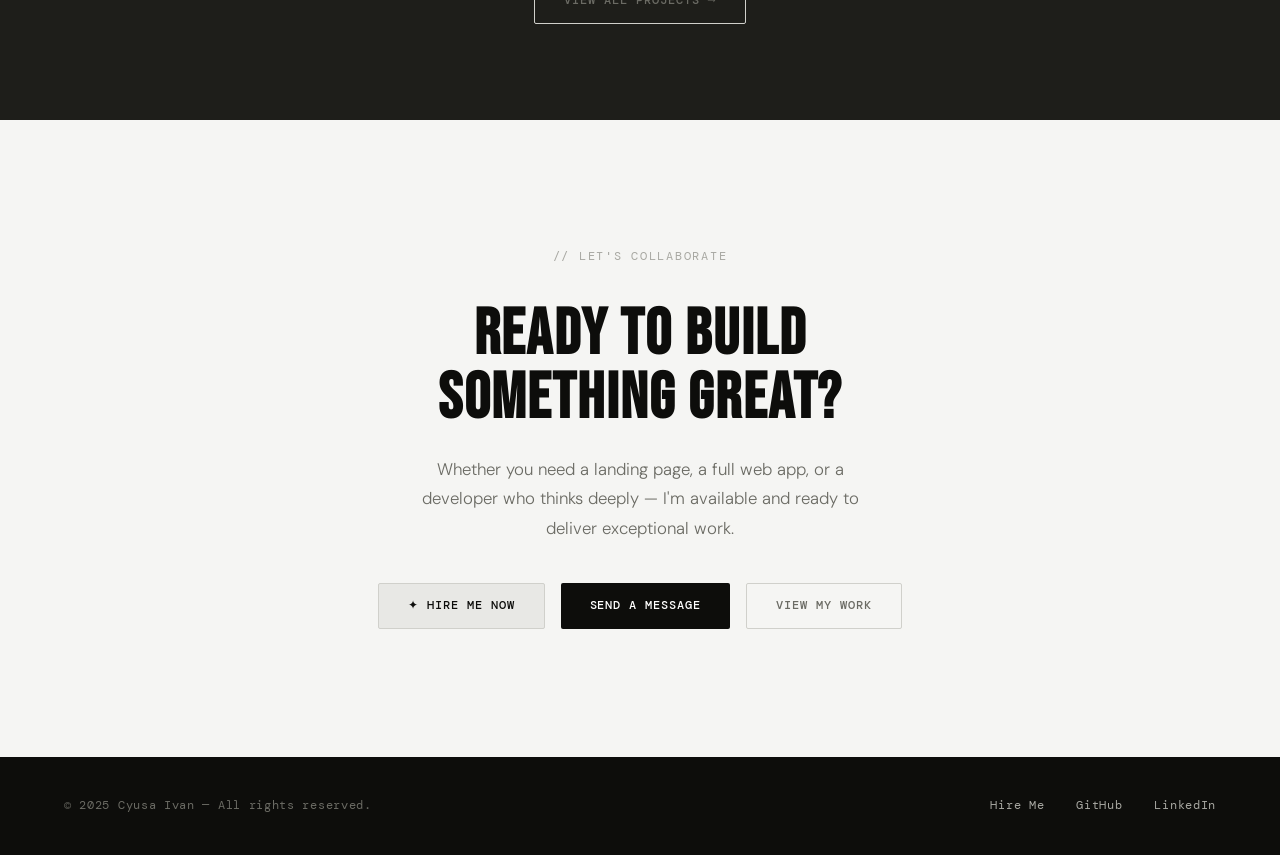
==== commit df14e332: "updt name" ====
--- a/INDEX.HTML
+++ b/INDEX.HTML
@@ -50,10 +50,10 @@
         </div>
         <span class="badge">Age 16 · 3 Years Experience · Available for Work</span>
         <h1>Building the<br><span>Future</span><br>of the Website Development.</h1>
-        <p class="hero-desc">I'm Cyusa — a 16-year-old software developer turning complex problems into sleek, high-performance digital experiences. Three years in, and I'm just getting started.</p>
+        <p class="hero-desc">I'm CYUSA — a 16-year-old software developer turning complex problems into sleek, high-performance digital experiences. Three years in, and I'm just getting started.</p>
         <div class="cta-group">
-          <a class="btn btn-primary" href="projects.html">↓ View My Work</a>
-          <a class="btn btn-hire" href="hire.html"><span>✦ Hire Me</span></a>
+          <a class="btn btn-primary" href="projects.html"> View My Work</a>
+          <a class="btn btn-hire" href="hire.html"><span> Hire Me</span></a>
           <a class="btn btn-ghost" href="about.html">Learn More</a>
         </div>
         <div class="stats-row">
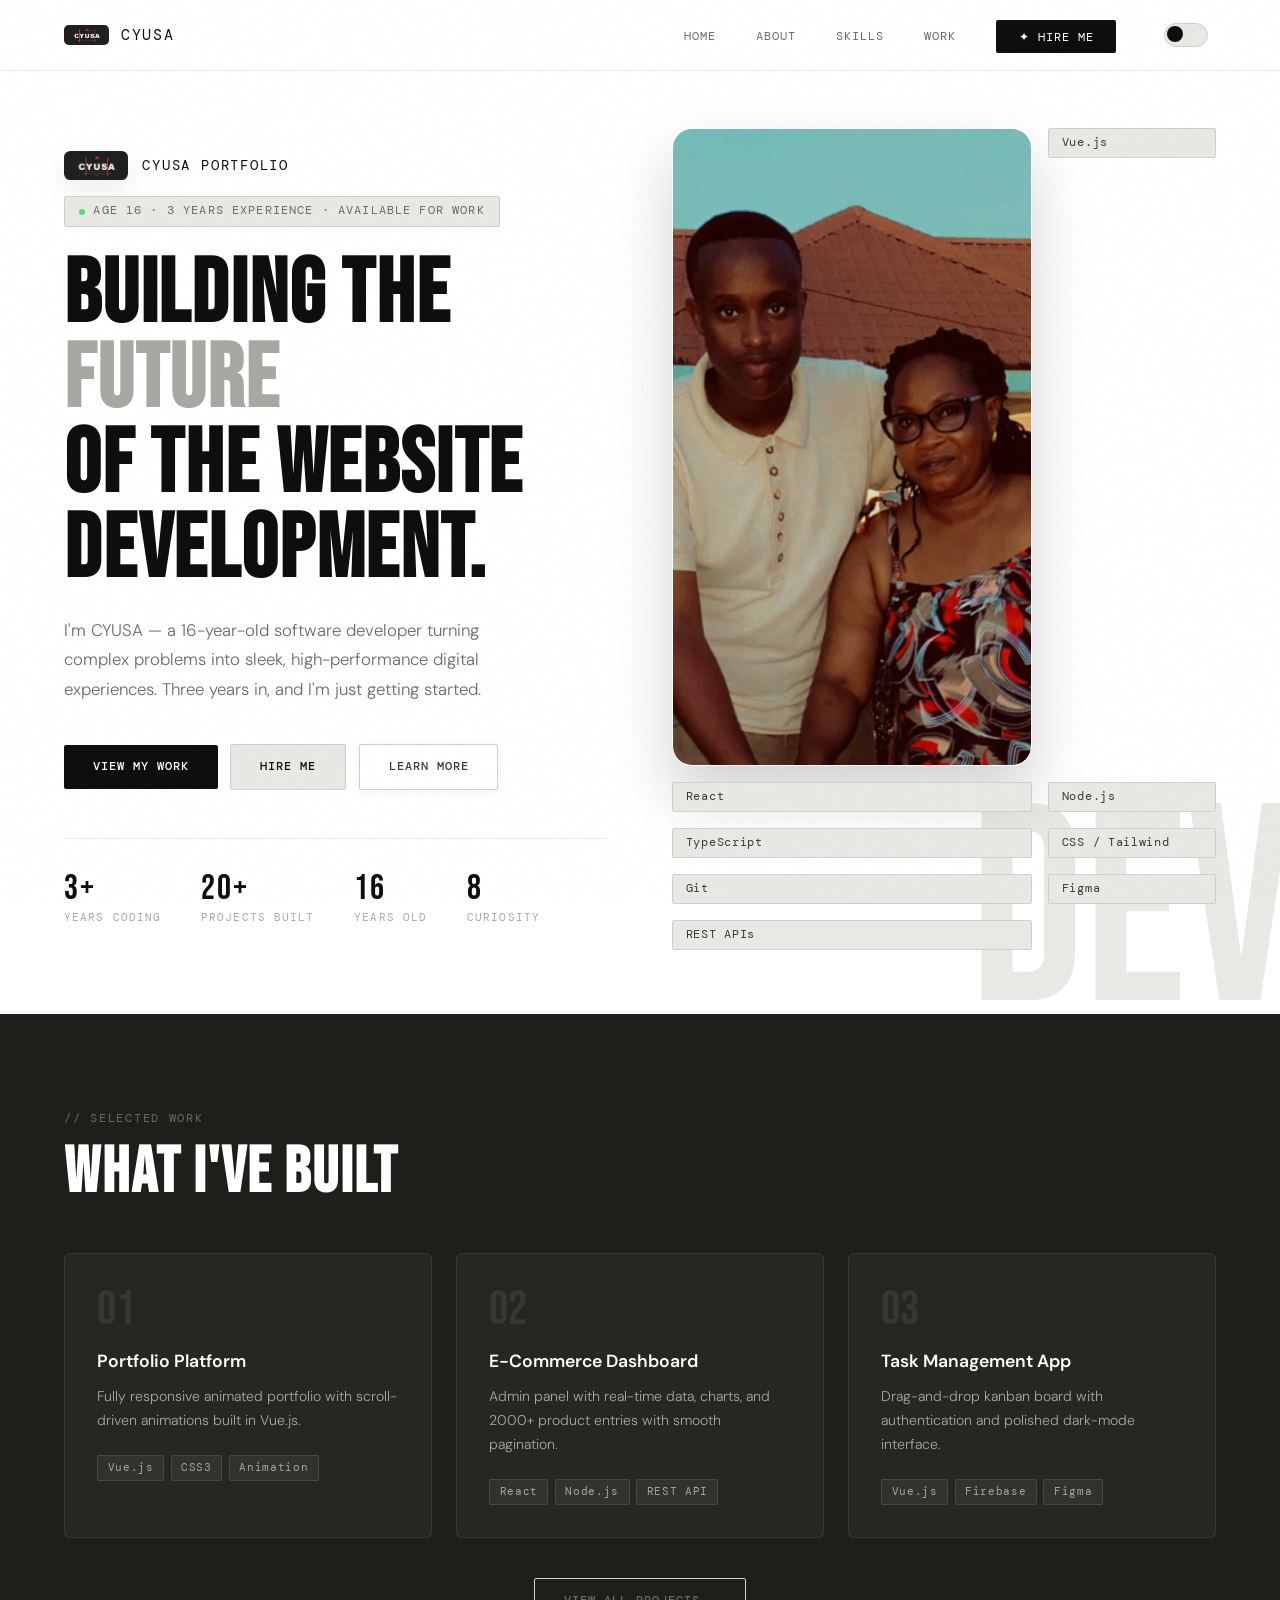
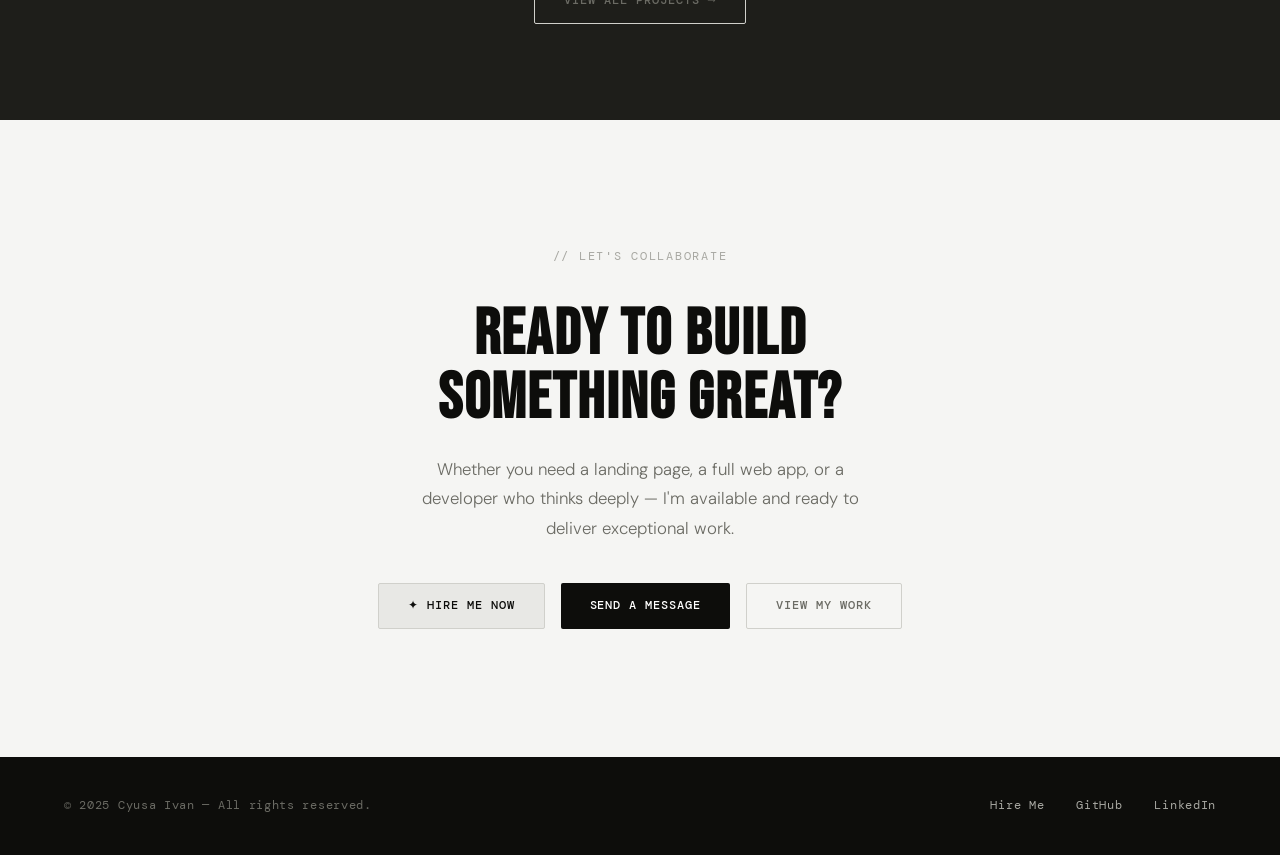
==== commit 42bee3a1: "up t" ====
--- a/INDEX.HTML
+++ b/INDEX.HTML
@@ -33,9 +33,9 @@
       <li><a href="hire.html" class="btn-hire-nav">✦ Hire Me</a></li>
       <li>
         <div class="theme-toggle-wrap" onclick="toggleTheme()" title="Toggle dark/light mode">
-          <span class="theme-icon">☀️</span>
+          <span class="theme-icon"></span>
           <div class="theme-toggle"></div>
-          <span class="theme-icon">🌙</span>
+          <span class="theme-icon"></span>
         </div>
       </li>
     </ul>
@@ -46,7 +46,7 @@
       <div class="hero-content fade-up">
         <div class="hero-brand">
           <img class="hero-brand-logo" src="./cyusa_logo.jpg" alt="Cyusa logo">
-          <span>Cyusa Portfolio</span>
+          <span>CYUSA Portfolio</span>
         </div>
         <span class="badge">Age 16 · 3 Years Experience · Available for Work</span>
         <h1>Building the<br><span>Future</span><br>of the Website Development.</h1>
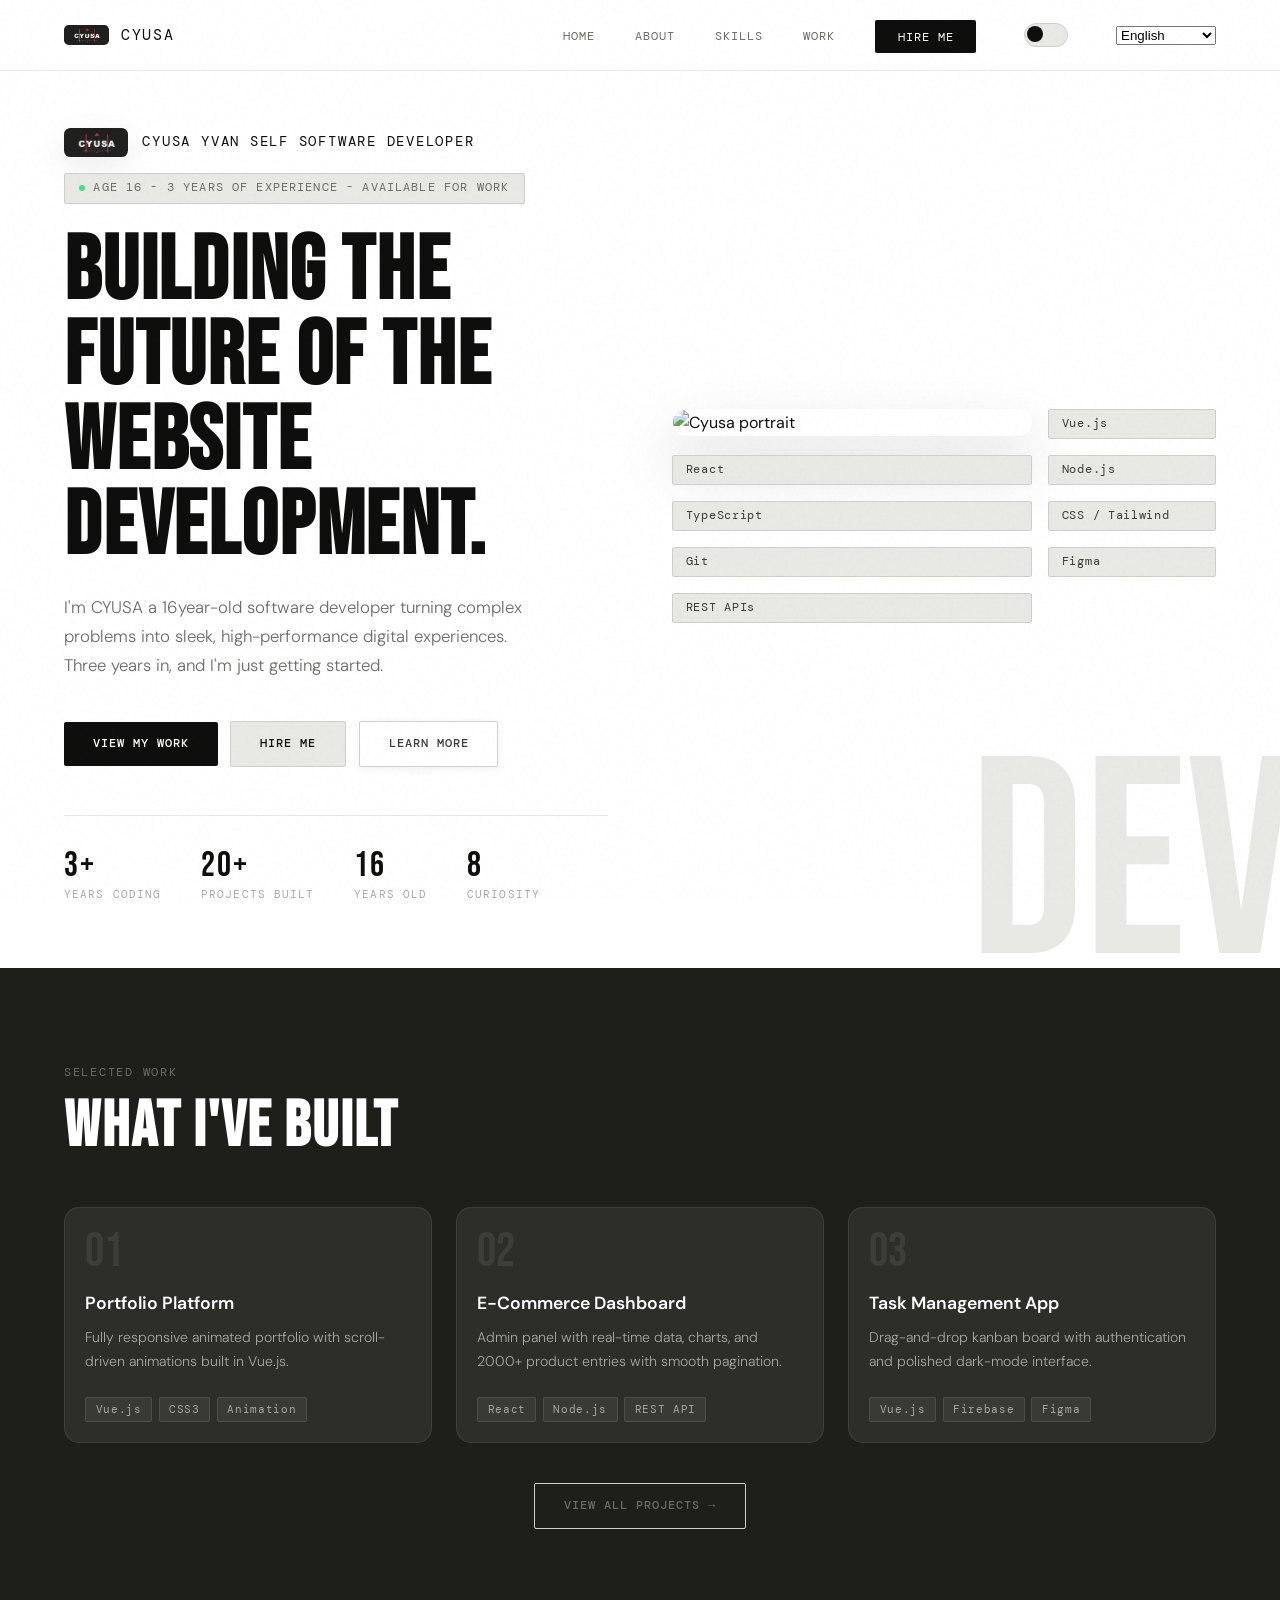
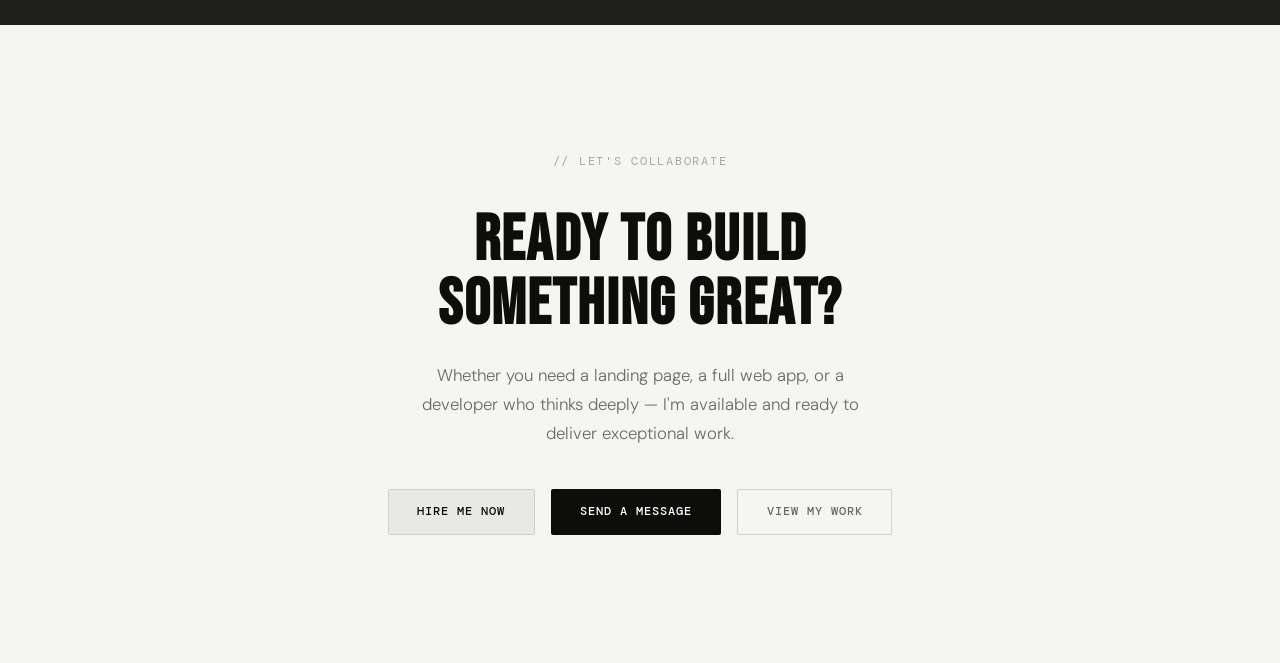
==== commit caef23eb: "updt" ====
--- a/INDEX.HTML
+++ b/INDEX.HTML
@@ -3,7 +3,7 @@
 <head>
   <meta charset="UTF-8">
   <meta name="viewport" content="width=device-width, initial-scale=1.0">
-  <title>Cyusa Ivan — Frontend Developer Portfolio</title>
+  <title>CYUSA Yvan — Frontend Developer Portfolio</title>
   <meta name="description" content="Cyusa Ivan — Frontend developer portfolio showcasing projects in Vue.js, React, TypeScript, and modern UI design.">
   <meta property="og:title" content="Cyusa Ivan — Frontend Developer Portfolio">
   <meta property="og:description" content="A 16-year-old frontend developer building responsive web apps and polished portfolio experiences.">
@@ -30,30 +30,39 @@
       <li><a href="about.html">About</a></li>
       <li><a href="skills.html">Skills</a></li>
       <li><a href="projects.html">Work</a></li>
-      <li><a href="hire.html" class="btn-hire-nav">✦ Hire Me</a></li>
-      <li>
+      <li><a href="hire.html" class="btn-hire-nav">Hire Me</a></li>
+<div id="google_translate_element" style="display:none;"></div>
         <div class="theme-toggle-wrap" onclick="toggleTheme()" title="Toggle dark/light mode">
           <span class="theme-icon"></span>
           <div class="theme-toggle"></div>
           <span class="theme-icon"></span>
         </div>
+        <div class="language-switcher">
+    <select id="google_translate_select">
+        <option value="en">English</option>
+        <option value="fr">French</option>
+        <option value="rw">Kinyarwanda</option>
+    </select>
+</div>
+<div id="google_translate_element" style="display:none;"></div>
       </li>
     </ul>
   </nav>
-
+</div>
+<div id="google_translate_element" style="display:none;"></div>
   <main class="page">
     <section class="hero">
       <div class="hero-content fade-up">
         <div class="hero-brand">
           <img class="hero-brand-logo" src="./cyusa_logo.jpg" alt="Cyusa logo">
-          <span>CYUSA Portfolio</span>
+          <span>CYUSA Yvan Self Software DEVELOPER</span>
         </div>
-        <span class="badge">Age 16 · 3 Years Experience · Available for Work</span>
-        <h1>Building the<br><span>Future</span><br>of the Website Development.</h1>
-        <p class="hero-desc">I'm CYUSA — a 16-year-old software developer turning complex problems into sleek, high-performance digital experiences. Three years in, and I'm just getting started.</p>
+        <span class="badge">Age 16 - 3 Years of Experience - Available for Work</span>
+        <h1>Building the Future of the Website Development.</h1>
+        <p class="hero-desc">I'm CYUSA a 16year-old software developer turning complex problems into sleek, high-performance digital experiences. Three years in, and I'm just getting started.</p>
         <div class="cta-group">
           <a class="btn btn-primary" href="projects.html"> View My Work</a>
-          <a class="btn btn-hire" href="hire.html"><span> Hire Me</span></a>
+          <a class="btn btn-hire" href="hire.html"><span>Hire Me</span></a>
           <a class="btn btn-ghost" href="about.html">Learn More</a>
         </div>
         <div class="stats-row">
@@ -64,7 +73,7 @@
         </div>
       </div>
       <div class="hero-visual" style="transition-delay:0.2s">
-        <img class="hero-photo" src="./Snapchat-759803285.jpg" alt="Cyusa portrait">
+        <img class="hero-photo" src="./cyusa.jpg" alt="Cyusa portrait">
           <span class="chip">Vue.js</span><span class="chip">React</span><span class="chip">Node.js</span>
           <span class="chip">TypeScript</span><span class="chip">CSS / Tailwind</span><span class="chip">Git</span>
           <span class="chip">Figma</span><span class="chip">REST APIs</span>
@@ -74,7 +83,7 @@
 
     <section id="home-projects-preview">
       <div class="fade-up">
-        <p class="section-label">// selected work</p>
+        <p class="section-label"> selected work</p>
         <h2 class="section-title">What I've Built</h2>
         <div class="projects-preview-grid">
           <a class="project-card" href="projects.html">
@@ -107,20 +116,11 @@
       <h2 class="section-title">Ready to Build<br>Something Great?</h2>
       <p class="contact-desc">Whether you need a landing page, a full web app, or a developer who thinks deeply — I'm available and ready to deliver exceptional work.</p>
       <div class="cta-big">
-        <a class="btn btn-hire" href="hire.html"><span>✦ Hire Me Now</span></a>
+        <a class="btn btn-hire" href="hire.html"><span>Hire Me Now</span></a>
         <a class="btn btn-primary" href="hire.html">Send a Message</a>
         <a class="btn btn-outline" href="projects.html">View My Work</a>
       </div>
     </section>
   </main>
-
-  <footer>
-    <span>© 2025 Cyusa Ivan — All rights reserved.</span>
-    <div class="footer-links">
-      <a href="hire.html">Hire Me</a>
-      <a href="https://github.com" target="_blank">GitHub</a>
-      <a href="https://linkedin.com" target="_blank">LinkedIn</a>
-    </div>
-  </footer>
 </body>
 </html>
--- a/styles.css
+++ b/styles.css
@@ -325,14 +325,27 @@
 .chip:hover { background: var(--black); color: var(--white); border-color: var(--black); transform: translateY(-1px); }
 
 #about {
-  background: var(--off-white);
+  background: linear-gradient(rgba(17,17,16,0.75), rgba(17,17,16,0.75)), url('./CYUSA.jpg');
+  background-size: cover;
+  background-position: center;
+  background-repeat: no-repeat;
   display: grid;
   grid-template-columns: 1fr 1fr;
   gap: 6rem;
   align-items: center;
   padding: 6rem 4rem;
-}
-.about-text p { color: var(--grey-400); margin-bottom: 1.2rem; font-weight: 300; font-size: 1.05rem; line-height: 1.8; }
+  color: var(--white);
+}
+#about .section-label,
+#about .section-title,
+#about .about-text p,
+#about .about-text p strong {
+  color: inherit;
+}
+#about .cap-item {
+  color: var(--black);
+}
+.about-text p { color: var(--grey-100); margin-bottom: 1.2rem; font-weight: 300; font-size: 1.05rem; line-height: 1.8; }
 .about-text p strong { color: var(--black); font-weight: 600; }
 .capabilities { display: grid; grid-template-columns: 1fr 1fr; gap: 1rem; margin-top: 2rem; }
 .cap-item { background: var(--white); border: 1px solid var(--grey-100); padding: 1.2rem; border-radius: 4px; transition: all 0.25s; }
@@ -589,3 +602,41 @@
   .stats-row { gap: 1.5rem; }
   .capabilities, .form-row { grid-template-columns: 1fr; }
 }
+.project-card{
+    background: rgba(225, 222, 222, 0.08);
+    border: 1px solid (252, 249, 249, 0.1);
+    border-radius: 15px;
+    padding: 20px;
+    transition: 0.3s;
+}
+
+.project-card:hover{
+    transform: translateY(-5px);
+}
+
+.project-content h3{
+    margin-bottom: 10px;
+}
+
+.project-tech{
+    display: flex;
+    gap: 10px;
+    margin: 15px 0;
+}
+
+.project-tech span{
+    background: #444;
+    padding: 5px 10px;
+    border-radius: 20px;
+    font-size: 14px;
+}
+
+.project-link{
+    color: #fff;
+    text-decoration: none;
+    font-weight: bold;
+}
+
+.project-link:hover{
+    text-decoration: underline;
+}
